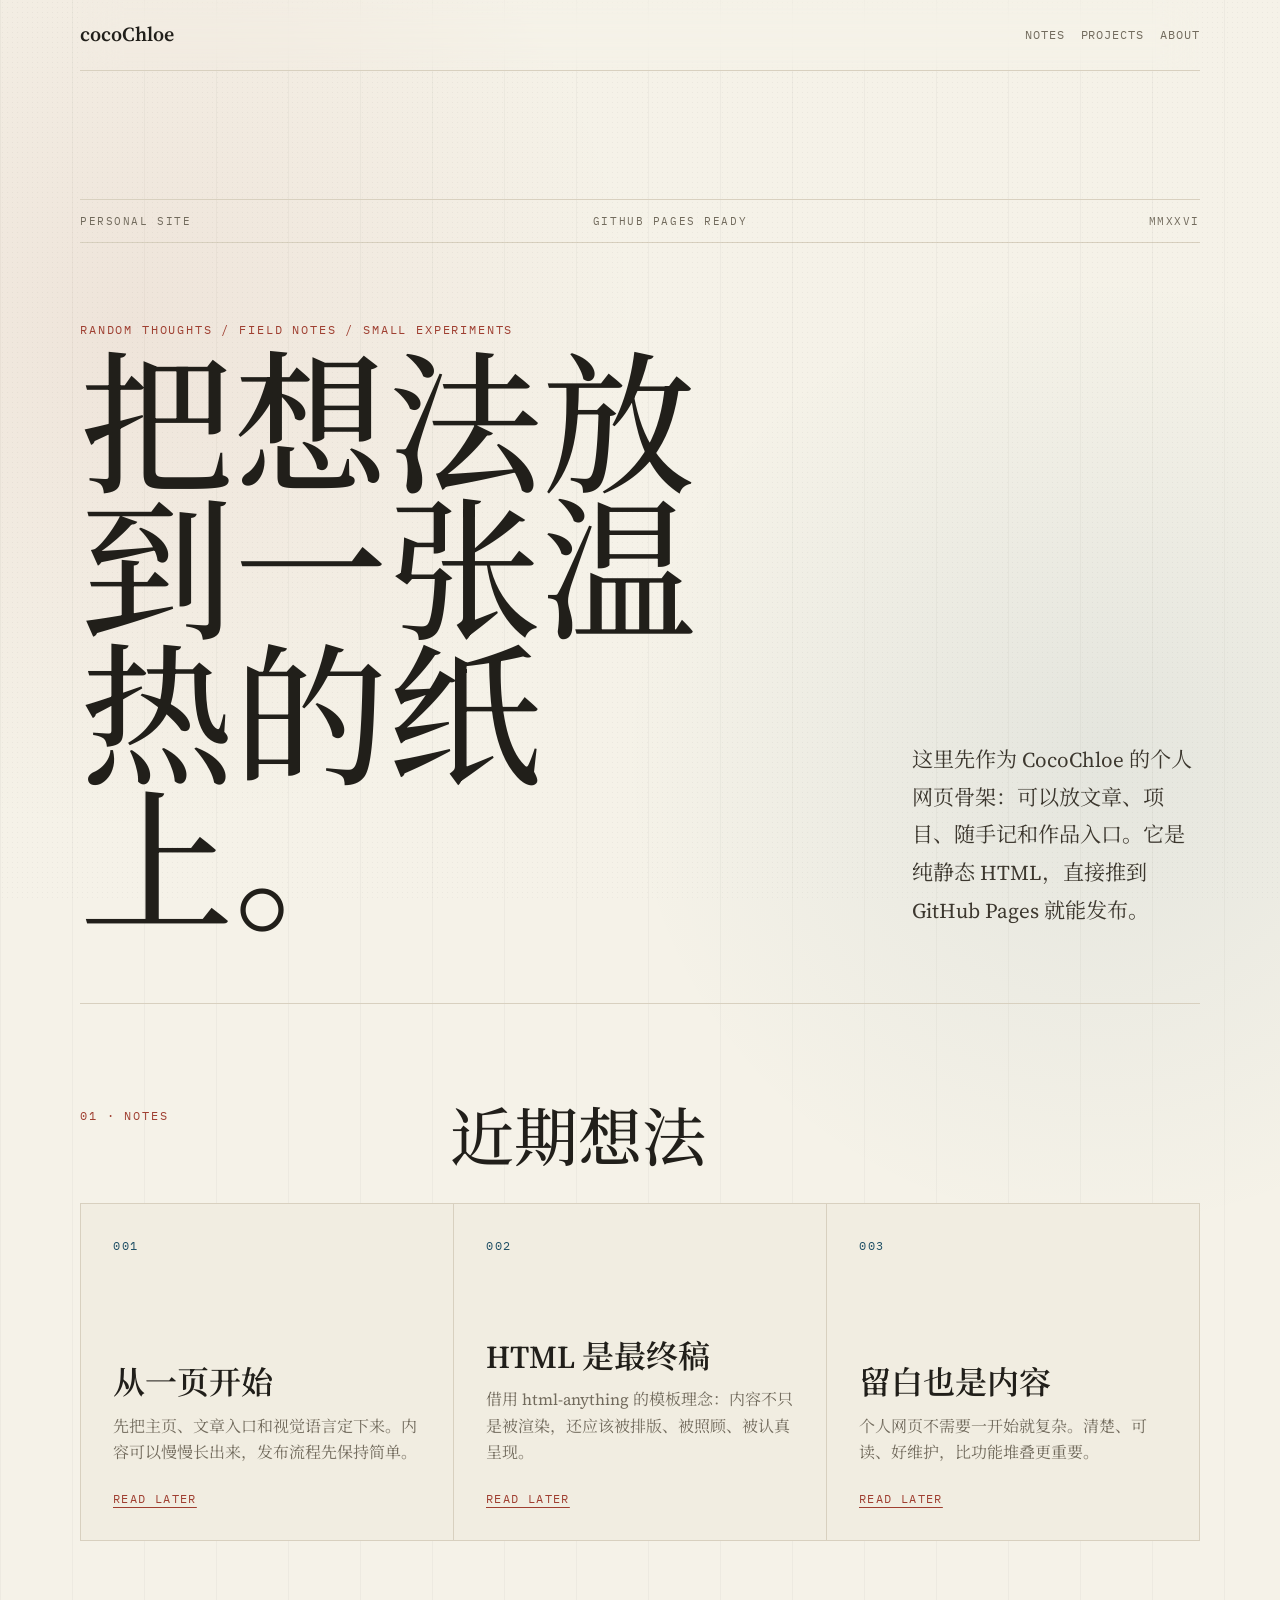
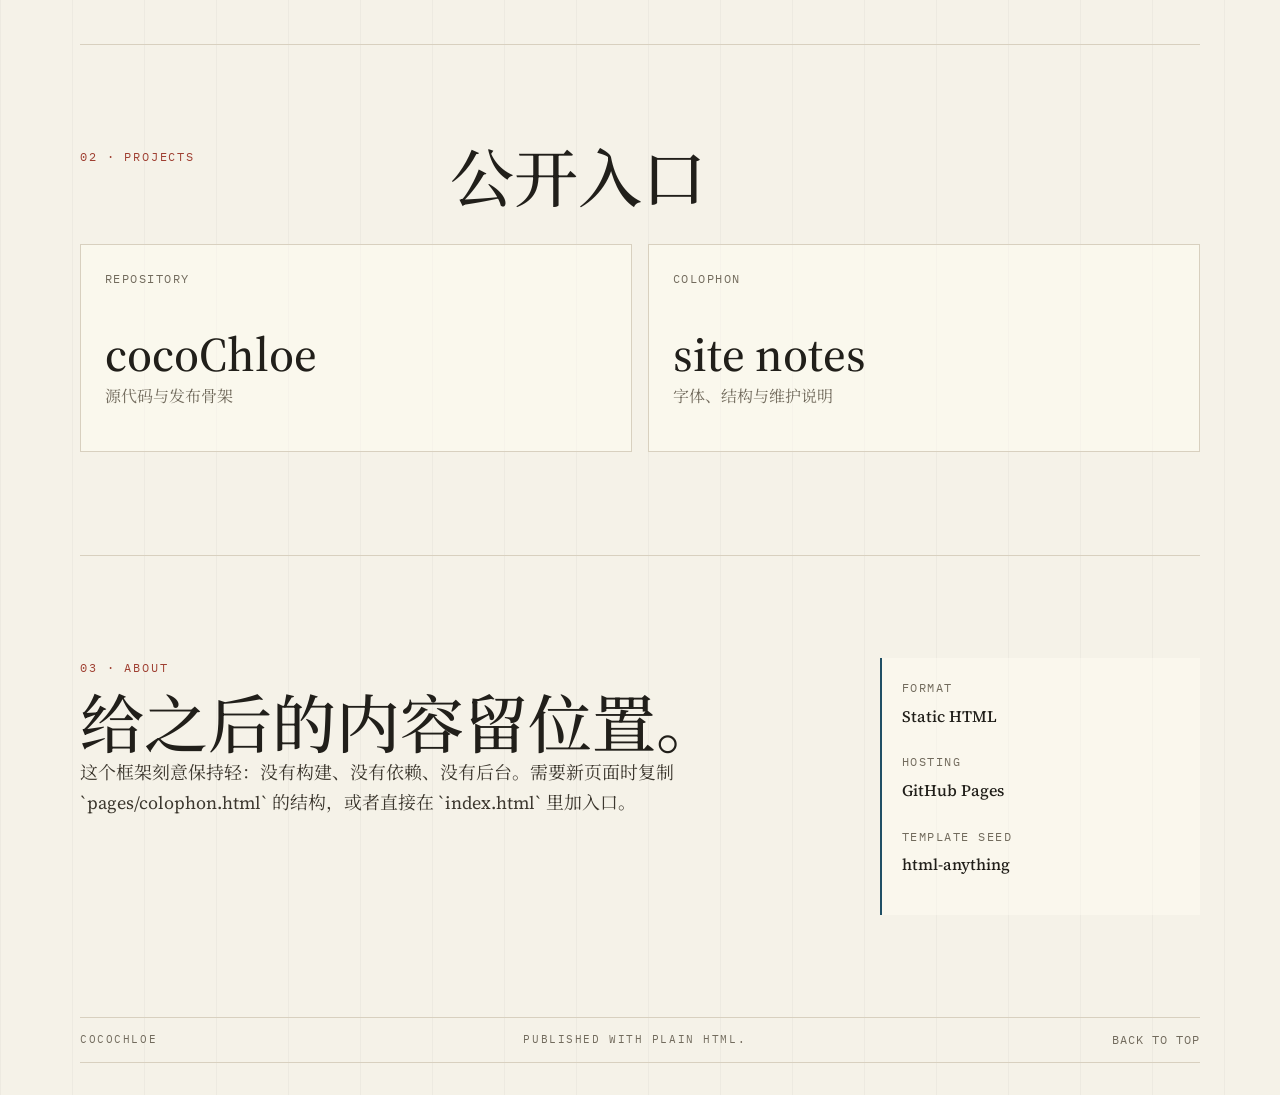
==== index.html @ 9b88112d "Add static personal site framework" ====
<!doctype html>
<html lang="zh-CN">
<head>
  <meta charset="utf-8" />
  <meta name="viewport" content="width=device-width, initial-scale=1" />
  <meta name="description" content="CocoChloe 的个人主页，收集随机想法、文章和项目入口。" />
  <title>cocoChloe · random thoughts</title>
  <link rel="preconnect" href="https://fonts.googleapis.com" />
  <link rel="preconnect" href="https://fonts.gstatic.com" crossorigin />
  <link href="https://fonts.googleapis.com/css2?family=IBM+Plex+Mono:wght@400;500&family=Noto+Serif+SC:wght@400;500;600;700&family=Source+Serif+4:opsz,wght@8..60,400;8..60,500;8..60,600&display=swap" rel="stylesheet" />
  <link rel="stylesheet" href="assets/styles.css" />
</head>
<body>
  <a class="skip-link" href="#main">跳到正文</a>

  <header class="site-header" aria-label="Site header">
    <a class="brand" href="./" aria-label="cocoChloe home">cocoChloe</a>
    <nav class="nav" aria-label="Primary navigation">
      <a href="#notes">Notes</a>
      <a href="#projects">Projects</a>
      <a href="#about">About</a>
    </nav>
  </header>

  <main id="main">
    <section class="hero" aria-labelledby="hero-title">
      <div class="hero__meta">
        <span>Personal site</span>
        <span>GitHub Pages ready</span>
        <span>MMXXVI</span>
      </div>
      <div class="hero__grid">
        <div>
          <p class="kicker">random thoughts / field notes / small experiments</p>
          <h1 id="hero-title">把想法放到一张温热的纸上。</h1>
        </div>
        <p class="hero__lede">
          这里先作为 CocoChloe 的个人网页骨架：可以放文章、项目、随手记和作品入口。它是纯静态 HTML，直接推到 GitHub Pages 就能发布。
        </p>
      </div>
    </section>

    <section id="notes" class="section section--ruled" aria-labelledby="notes-title">
      <div class="section__head">
        <p class="eyebrow">01 · Notes</p>
        <h2 id="notes-title">近期想法</h2>
      </div>
      <div class="note-list">
        <article class="note-card">
          <div class="note-card__number">001</div>
          <h3>从一页开始</h3>
          <p>先把主页、文章入口和视觉语言定下来。内容可以慢慢长出来，发布流程先保持简单。</p>
          <a href="#" aria-label="阅读 从一页开始">Read later</a>
        </article>
        <article class="note-card">
          <div class="note-card__number">002</div>
          <h3>HTML 是最终稿</h3>
          <p>借用 html-anything 的模板理念：内容不只是被渲染，还应该被排版、被照顾、被认真呈现。</p>
          <a href="#" aria-label="阅读 HTML 是最终稿">Read later</a>
        </article>
        <article class="note-card">
          <div class="note-card__number">003</div>
          <h3>留白也是内容</h3>
          <p>个人网页不需要一开始就复杂。清楚、可读、好维护，比功能堆叠更重要。</p>
          <a href="#" aria-label="阅读 留白也是内容">Read later</a>
        </article>
      </div>
    </section>

    <section id="projects" class="section" aria-labelledby="projects-title">
      <div class="section__head">
        <p class="eyebrow">02 · Projects</p>
        <h2 id="projects-title">公开入口</h2>
      </div>
      <div class="project-grid">
        <a class="project-link" href="https://github.com/Chloe-YibaiLiu/cocoChloe" target="_blank" rel="noreferrer">
          <span>Repository</span>
          <strong>cocoChloe</strong>
          <em>源代码与发布骨架</em>
        </a>
        <a class="project-link" href="./pages/colophon.html">
          <span>Colophon</span>
          <strong>site notes</strong>
          <em>字体、结构与维护说明</em>
        </a>
      </div>
    </section>

    <section id="about" class="section section--about" aria-labelledby="about-title">
      <div class="about-copy">
        <p class="eyebrow">03 · About</p>
        <h2 id="about-title">给之后的内容留位置。</h2>
        <p>
          这个框架刻意保持轻：没有构建、没有依赖、没有后台。需要新页面时复制 `pages/colophon.html` 的结构，或者直接在 `index.html` 里加入口。
        </p>
      </div>
      <aside class="colophon" aria-label="Publishing details">
        <span>Format</span>
        <strong>Static HTML</strong>
        <span>Hosting</span>
        <strong>GitHub Pages</strong>
        <span>Template seed</span>
        <strong>html-anything</strong>
      </aside>
    </section>
  </main>

  <footer class="site-footer">
    <span>cocoChloe</span>
    <span>Published with plain HTML.</span>
    <a href="#main">Back to top</a>
  </footer>

  <script src="assets/main.js"></script>
</body>
</html>
---- assets/styles.css ----
:root {
  --paper: #f5f2e8;
  --paper-deep: #ebe5d6;
  --ink: #211f1a;
  --muted: #726b5d;
  --line: #d8d0bf;
  --accent: #9f3f31;
  --accent-cool: #1f4f65;
  --surface: rgba(255, 252, 243, 0.66);
  --shadow: 0 30px 80px rgba(47, 39, 23, 0.08);
  --serif: "Source Serif 4", "Noto Serif SC", Georgia, serif;
  --mono: "IBM Plex Mono", ui-monospace, monospace;
}

* { box-sizing: border-box; }
html { scroll-behavior: smooth; }
body {
  margin: 0;
  min-height: 100vh;
  background:
    linear-gradient(90deg, rgba(33, 31, 26, 0.035) 1px, transparent 1px),
    radial-gradient(circle at 10% 12%, rgba(159, 63, 49, 0.08), transparent 32rem),
    radial-gradient(circle at 86% 28%, rgba(31, 79, 101, 0.08), transparent 30rem),
    var(--paper);
  background-size: 72px 72px, auto, auto, auto;
  color: var(--ink);
  font-family: var(--serif);
  line-height: 1.65;
  text-rendering: optimizeLegibility;
  -webkit-font-smoothing: antialiased;
}

body::before {
  content: "";
  position: fixed;
  inset: 0;
  pointer-events: none;
  opacity: 0.36;
  background-image: radial-gradient(rgba(33, 31, 26, 0.12) 0.6px, transparent 0.6px);
  background-size: 5px 5px;
  mix-blend-mode: multiply;
}

a { color: inherit; }
.skip-link {
  position: absolute;
  left: 1rem;
  top: -4rem;
  z-index: 10;
  background: var(--ink);
  color: var(--paper);
  padding: 0.55rem 0.8rem;
  text-decoration: none;
}
.skip-link:focus { top: 1rem; }

.site-header,
.site-footer,
main {
  width: min(1120px, calc(100% - 40px));
  margin: 0 auto;
}
.site-header {
  position: sticky;
  top: 0;
  z-index: 5;
  display: flex;
  align-items: center;
  justify-content: space-between;
  gap: 1rem;
  padding: 1.15rem 0;
  border-bottom: 1px solid var(--line);
  backdrop-filter: blur(18px);
}
.brand {
  font-size: 1.25rem;
  font-weight: 600;
  text-decoration: none;
  letter-spacing: 0;
}
.nav { display: flex; align-items: center; gap: 1rem; }
.nav a,
.site-footer a {
  color: var(--muted);
  font-family: var(--mono);
  font-size: 0.75rem;
  text-decoration: none;
  text-transform: uppercase;
  letter-spacing: 0.08em;
}
.nav a:hover,
.site-footer a:hover { color: var(--accent); }

.hero { padding: clamp(4rem, 10vw, 8.5rem) 0 4rem; }
.hero__meta,
.site-footer {
  display: flex;
  justify-content: space-between;
  gap: 1rem;
  border-top: 1px solid var(--line);
  border-bottom: 1px solid var(--line);
  padding: 0.75rem 0;
  color: var(--muted);
  font-family: var(--mono);
  font-size: 0.7rem;
  letter-spacing: 0.14em;
  text-transform: uppercase;
}
.hero__grid {
  display: grid;
  grid-template-columns: minmax(0, 1.45fr) minmax(18rem, 0.55fr);
  gap: clamp(2rem, 7vw, 6rem);
  align-items: end;
  padding-top: clamp(2.2rem, 6vw, 5rem);
}
.kicker,
.eyebrow {
  margin: 0 0 1rem;
  color: var(--accent);
  font-family: var(--mono);
  font-size: 0.72rem;
  letter-spacing: 0.16em;
  text-transform: uppercase;
}
h1,
h2,
h3,
p { margin-top: 0; }
h1 {
  max-width: 9.8ch;
  margin-bottom: 0;
  font-size: clamp(3.8rem, 12vw, 9.8rem);
  line-height: 0.95;
  font-weight: 500;
  letter-spacing: 0;
}
.hero__lede {
  margin-bottom: 0.6rem;
  color: #3c372e;
  font-size: clamp(1.08rem, 2vw, 1.32rem);
  line-height: 1.78;
}

.section { padding: clamp(3.5rem, 8vw, 6.5rem) 0; }
.section--ruled { border-top: 1px solid var(--line); border-bottom: 1px solid var(--line); }
.section__head {
  display: grid;
  grid-template-columns: 0.45fr 1fr;
  gap: 2rem;
  align-items: start;
  margin-bottom: 2rem;
}
.section h2 {
  margin: 0;
  font-size: clamp(2.1rem, 5vw, 4.5rem);
  line-height: 1.02;
  font-weight: 500;
}

.note-list {
  display: grid;
  grid-template-columns: repeat(3, 1fr);
  border: 1px solid var(--line);
  background: var(--line);
  gap: 1px;
}
.note-card {
  min-height: 21rem;
  display: flex;
  flex-direction: column;
  padding: clamp(1.35rem, 3vw, 2rem);
  background: var(--surface);
}
.note-card__number {
  color: var(--accent-cool);
  font-family: var(--mono);
  font-size: 0.72rem;
  letter-spacing: 0.14em;
  margin-bottom: auto;
}
.note-card h3 {
  margin: 2.5rem 0 0.65rem;
  font-size: clamp(1.45rem, 2.5vw, 2rem);
  line-height: 1.12;
  font-weight: 600;
}
.note-card p { color: var(--muted); margin-bottom: 1.5rem; }
.note-card a {
  width: fit-content;
  color: var(--accent);
  font-family: var(--mono);
  font-size: 0.72rem;
  letter-spacing: 0.12em;
  text-transform: uppercase;
  text-decoration-thickness: 1px;
  text-underline-offset: 0.35em;
}

.project-grid {
  display: grid;
  grid-template-columns: repeat(2, 1fr);
  gap: 1rem;
}
.project-link {
  display: grid;
  gap: 0.35rem;
  min-height: 13rem;
  padding: 1.5rem;
  border: 1px solid var(--line);
  background: rgba(255, 252, 243, 0.48);
  text-decoration: none;
  transition: transform 180ms ease, box-shadow 180ms ease, border-color 180ms ease;
}
.project-link:hover {
  transform: translateY(-3px);
  border-color: rgba(159, 63, 49, 0.42);
  box-shadow: var(--shadow);
}
.project-link span,
.colophon span {
  color: var(--muted);
  font-family: var(--mono);
  font-size: 0.72rem;
  letter-spacing: 0.13em;
  text-transform: uppercase;
}
.project-link strong {
  align-self: end;
  font-size: clamp(1.8rem, 4vw, 3rem);
  line-height: 1;
  font-weight: 500;
}
.project-link em { color: var(--muted); font-style: normal; }

.section--about {
  display: grid;
  grid-template-columns: 1fr 20rem;
  gap: clamp(2rem, 8vw, 6rem);
  border-top: 1px solid var(--line);
}
.about-copy p:not(.eyebrow) {
  max-width: 42rem;
  color: #3c372e;
  font-size: 1.12rem;
}
.colophon {
  display: grid;
  align-content: start;
  grid-template-columns: 1fr;
  gap: 0.35rem;
  padding: 1.25rem;
  border-left: 2px solid var(--accent-cool);
  background: rgba(255, 252, 243, 0.42);
}
.colophon strong { margin-bottom: 1.1rem; font-weight: 500; }

.site-footer { margin-bottom: 2rem; }

@media (max-width: 820px) {
  .site-header,
  .site-footer,
  main { width: min(100% - 28px, 1120px); }
  .site-header { align-items: flex-start; }
  .nav { gap: 0.7rem; flex-wrap: wrap; justify-content: flex-end; }
  .hero__meta,
  .site-footer { flex-direction: column; gap: 0.35rem; }
  .hero__grid,
  .section__head,
  .section--about,
  .project-grid,
  .note-list { grid-template-columns: 1fr; }
  .note-card { min-height: 15rem; }
  .section { padding: 3.5rem 0; }
}
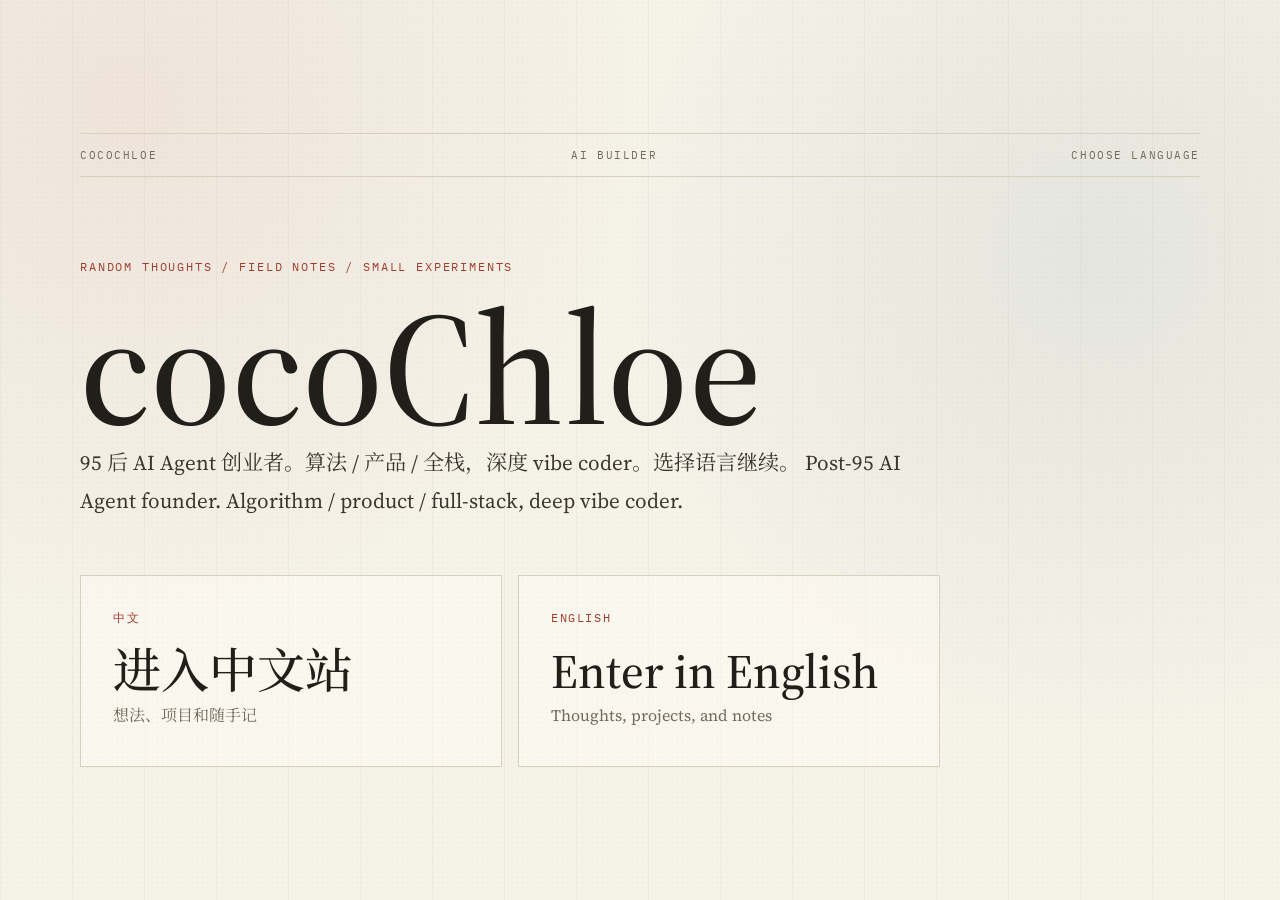
==== commit 62ec8e80: "Add bilingual personal site paths" ====
--- a/index.html
+++ b/index.html
@@ -3,114 +3,42 @@
 <head>
   <meta charset="utf-8" />
   <meta name="viewport" content="width=device-width, initial-scale=1" />
-  <meta name="description" content="CocoChloe 的个人主页，收集随机想法、文章和项目入口。" />
-  <title>cocoChloe · random thoughts</title>
+  <meta name="description" content="Choose a language for cocoChloe, a personal site for thoughts, projects, and notes." />
+  <title>cocoChloe · choose language</title>
   <link rel="preconnect" href="https://fonts.googleapis.com" />
   <link rel="preconnect" href="https://fonts.gstatic.com" crossorigin />
   <link href="https://fonts.googleapis.com/css2?family=IBM+Plex+Mono:wght@400;500&family=Noto+Serif+SC:wght@400;500;600;700&family=Source+Serif+4:opsz,wght@8..60,400;8..60,500;8..60,600&display=swap" rel="stylesheet" />
   <link rel="stylesheet" href="assets/styles.css" />
 </head>
 <body>
-  <a class="skip-link" href="#main">跳到正文</a>
+  <main class="language-gate" aria-labelledby="language-title">
+    <div class="hero__meta">
+      <span>cocoChloe</span>
+      <span>AI builder</span>
+      <span>Choose language</span>
+    </div>
 
-  <header class="site-header" aria-label="Site header">
-    <a class="brand" href="./" aria-label="cocoChloe home">cocoChloe</a>
-    <nav class="nav" aria-label="Primary navigation">
-      <a href="#notes">Notes</a>
-      <a href="#projects">Projects</a>
-      <a href="#about">About</a>
-    </nav>
-  </header>
+    <section class="language-gate__content">
+      <p class="kicker">random thoughts / field notes / small experiments</p>
+      <h1 id="language-title">cocoChloe</h1>
+      <p class="hero__lede">
+        95 后 AI Agent 创业者。算法 / 产品 / 全栈，深度 vibe coder。选择语言继续。
+        Post-95 AI Agent founder. Algorithm / product / full-stack, deep vibe coder.
+      </p>
 
-  <main id="main">
-    <section class="hero" aria-labelledby="hero-title">
-      <div class="hero__meta">
-        <span>Personal site</span>
-        <span>GitHub Pages ready</span>
-        <span>MMXXVI</span>
-      </div>
-      <div class="hero__grid">
-        <div>
-          <p class="kicker">random thoughts / field notes / small experiments</p>
-          <h1 id="hero-title">把想法放到一张温热的纸上。</h1>
-        </div>
-        <p class="hero__lede">
-          这里先作为 CocoChloe 的个人网页骨架：可以放文章、项目、随手记和作品入口。它是纯静态 HTML，直接推到 GitHub Pages 就能发布。
-        </p>
-      </div>
-    </section>
-
-    <section id="notes" class="section section--ruled" aria-labelledby="notes-title">
-      <div class="section__head">
-        <p class="eyebrow">01 · Notes</p>
-        <h2 id="notes-title">近期想法</h2>
-      </div>
-      <div class="note-list">
-        <article class="note-card">
-          <div class="note-card__number">001</div>
-          <h3>从一页开始</h3>
-          <p>先把主页、文章入口和视觉语言定下来。内容可以慢慢长出来，发布流程先保持简单。</p>
-          <a href="#" aria-label="阅读 从一页开始">Read later</a>
-        </article>
-        <article class="note-card">
-          <div class="note-card__number">002</div>
-          <h3>HTML 是最终稿</h3>
-          <p>借用 html-anything 的模板理念：内容不只是被渲染，还应该被排版、被照顾、被认真呈现。</p>
-          <a href="#" aria-label="阅读 HTML 是最终稿">Read later</a>
-        </article>
-        <article class="note-card">
-          <div class="note-card__number">003</div>
-          <h3>留白也是内容</h3>
-          <p>个人网页不需要一开始就复杂。清楚、可读、好维护，比功能堆叠更重要。</p>
-          <a href="#" aria-label="阅读 留白也是内容">Read later</a>
-        </article>
-      </div>
-    </section>
-
-    <section id="projects" class="section" aria-labelledby="projects-title">
-      <div class="section__head">
-        <p class="eyebrow">02 · Projects</p>
-        <h2 id="projects-title">公开入口</h2>
-      </div>
-      <div class="project-grid">
-        <a class="project-link" href="https://github.com/Chloe-YibaiLiu/cocoChloe" target="_blank" rel="noreferrer">
-          <span>Repository</span>
-          <strong>cocoChloe</strong>
-          <em>源代码与发布骨架</em>
+      <div class="language-options" aria-label="Language options">
+        <a class="lang-card" href="./zh/" hreflang="zh-CN">
+          <span>中文</span>
+          <strong>进入中文站</strong>
+          <em>想法、项目和随手记</em>
         </a>
-        <a class="project-link" href="./pages/colophon.html">
-          <span>Colophon</span>
-          <strong>site notes</strong>
-          <em>字体、结构与维护说明</em>
+        <a class="lang-card" href="./en/" hreflang="en">
+          <span>English</span>
+          <strong>Enter in English</strong>
+          <em>Thoughts, projects, and notes</em>
         </a>
       </div>
     </section>
-
-    <section id="about" class="section section--about" aria-labelledby="about-title">
-      <div class="about-copy">
-        <p class="eyebrow">03 · About</p>
-        <h2 id="about-title">给之后的内容留位置。</h2>
-        <p>
-          这个框架刻意保持轻：没有构建、没有依赖、没有后台。需要新页面时复制 `pages/colophon.html` 的结构，或者直接在 `index.html` 里加入口。
-        </p>
-      </div>
-      <aside class="colophon" aria-label="Publishing details">
-        <span>Format</span>
-        <strong>Static HTML</strong>
-        <span>Hosting</span>
-        <strong>GitHub Pages</strong>
-        <span>Template seed</span>
-        <strong>html-anything</strong>
-      </aside>
-    </section>
   </main>
-
-  <footer class="site-footer">
-    <span>cocoChloe</span>
-    <span>Published with plain HTML.</span>
-    <a href="#main">Back to top</a>
-  </footer>
-
-  <script src="assets/main.js"></script>
 </body>
 </html>
--- a/assets/styles.css
+++ b/assets/styles.css
@@ -196,10 +196,14 @@
   text-underline-offset: 0.35em;
 }
 
-.project-grid {
+.project-grid,
+.link-grid {
   display: grid;
   grid-template-columns: repeat(2, 1fr);
   gap: 1rem;
+}
+.link-grid {
+  grid-template-columns: repeat(auto-fit, minmax(15rem, 1fr));
 }
 .project-link {
   display: grid;
@@ -268,7 +272,69 @@
   .section__head,
   .section--about,
   .project-grid,
+  .link-grid,
   .note-list { grid-template-columns: 1fr; }
   .note-card { min-height: 15rem; }
   .section { padding: 3.5rem 0; }
 }
+
+
+.language-gate {
+  width: min(1120px, calc(100% - 40px));
+  min-height: 100vh;
+  margin: 0 auto;
+  padding: clamp(2rem, 5vw, 4rem) 0;
+  display: grid;
+  align-content: center;
+  gap: clamp(2.5rem, 7vw, 5rem);
+}
+.language-gate__content {
+  max-width: 860px;
+}
+.language-gate h1 {
+  max-width: none;
+  font-size: clamp(4.5rem, 14vw, 10rem);
+}
+.language-options {
+  display: grid;
+  grid-template-columns: repeat(2, 1fr);
+  gap: 1rem;
+  margin-top: clamp(2rem, 5vw, 3.5rem);
+}
+.lang-card {
+  display: grid;
+  gap: 0.45rem;
+  min-height: 12rem;
+  padding: clamp(1.25rem, 3vw, 2rem);
+  border: 1px solid var(--line);
+  background: rgba(255, 252, 243, 0.56);
+  text-decoration: none;
+  transition: transform 180ms ease, box-shadow 180ms ease, border-color 180ms ease;
+}
+.lang-card:hover {
+  transform: translateY(-3px);
+  border-color: rgba(159, 63, 49, 0.42);
+  box-shadow: var(--shadow);
+}
+.lang-card span {
+  color: var(--accent);
+  font-family: var(--mono);
+  font-size: 0.72rem;
+  letter-spacing: 0.14em;
+  text-transform: uppercase;
+}
+.lang-card strong {
+  align-self: end;
+  font-size: clamp(1.8rem, 4vw, 3rem);
+  line-height: 1;
+  font-weight: 500;
+}
+.lang-card em {
+  color: var(--muted);
+  font-style: normal;
+}
+
+@media (max-width: 820px) {
+  .language-gate { width: min(100% - 28px, 1120px); }
+  .language-options { grid-template-columns: 1fr; }
+}
